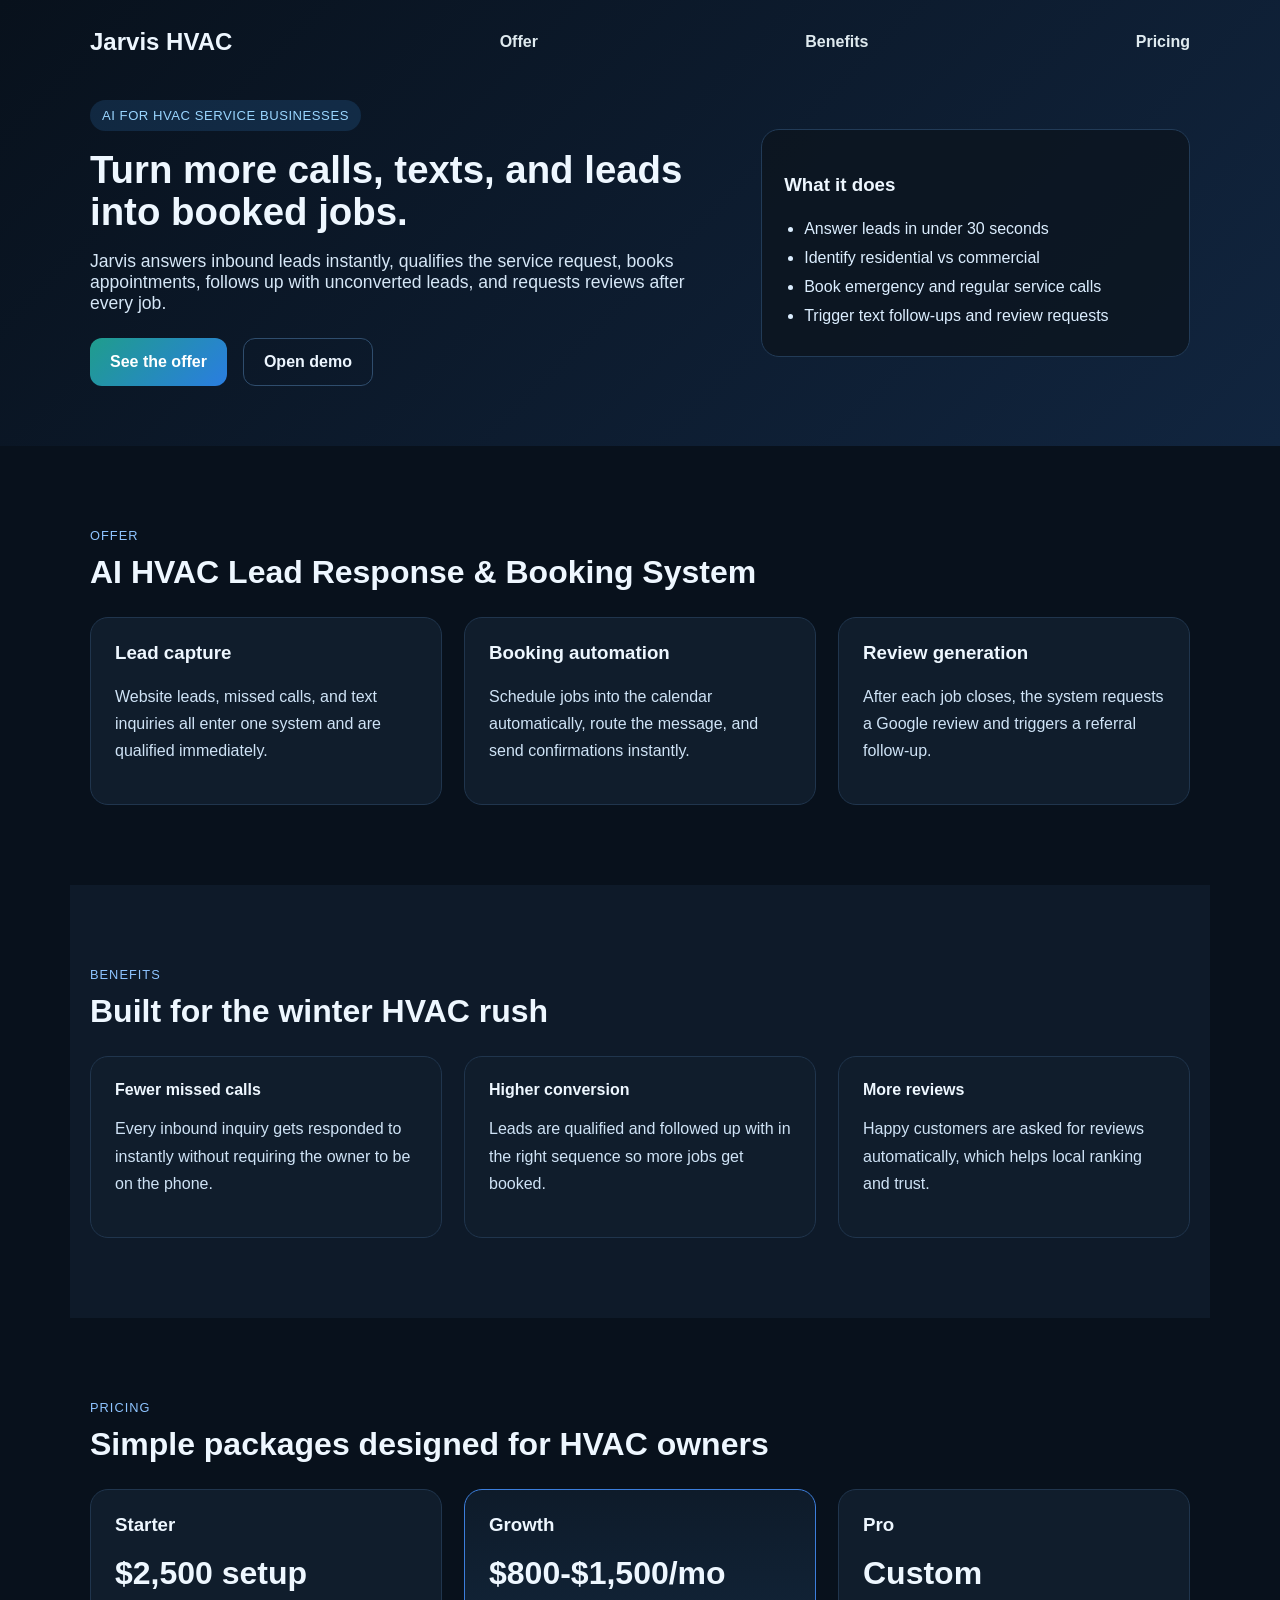
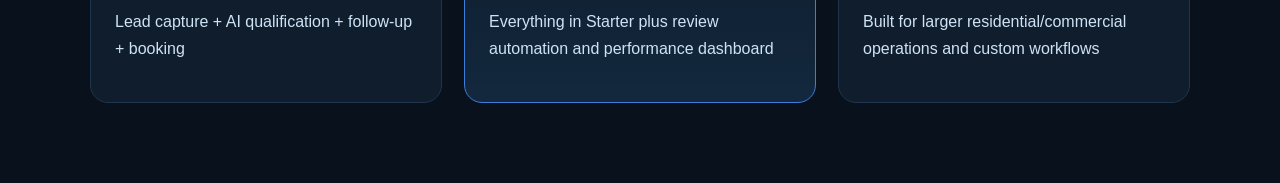
==== static/landing.html @ 0810072f "Finalize the HVAC business-facing MVP: lead flow, follow-up, review, sales page, CRM dashboard, and " ====
<!DOCTYPE html>
<html lang="en">
  <head>
    <meta charset="UTF-8" />
    <meta name="viewport" content="width=device-width, initial-scale=1.0" />
    <title>Jarvis HVAC | AI Lead System</title>
    <link rel="stylesheet" href="/static/landing.css" />
  </head>
  <body>
    <header class="hero">
      <nav>
        <div class="brand">Jarvis HVAC</div>
        <a href="#offer">Offer</a>
        <a href="#benefits">Benefits</a>
        <a href="#pricing">Pricing</a>
      </nav>
      <div class="hero-inner">
        <div class="hero-copy">
          <span class="tag">AI for HVAC service businesses</span>
          <h1>Turn more calls, texts, and leads into booked jobs.</h1>
          <p>
            Jarvis answers inbound leads instantly, qualifies the service request,
            books appointments, follows up with unconverted leads, and requests reviews
            after every job.
          </p>
          <div class="cta-row">
            <a class="primary-btn" href="#offer">See the offer</a>
            <a class="secondary-btn" href="/">Open demo</a>
          </div>
        </div>
        <div class="hero-card">
          <h3>What it does</h3>
          <ul>
            <li>Answer leads in under 30 seconds</li>
            <li>Identify residential vs commercial</li>
            <li>Book emergency and regular service calls</li>
            <li>Trigger text follow-ups and review requests</li>
          </ul>
        </div>
      </div>
    </header>

    <main>
      <section id="offer" class="section">
        <div class="section-header">
          <span>Offer</span>
          <h2>AI HVAC Lead Response & Booking System</h2>
        </div>
        <div class="grid-3">
          <div class="card">
            <h3>Lead capture</h3>
            <p>Website leads, missed calls, and text inquiries all enter one system and are qualified immediately.</p>
          </div>
          <div class="card">
            <h3>Booking automation</h3>
            <p>Schedule jobs into the calendar automatically, route the message, and send confirmations instantly.</p>
          </div>
          <div class="card">
            <h3>Review generation</h3>
            <p>After each job closes, the system requests a Google review and triggers a referral follow-up.</p>
          </div>
        </div>
      </section>

      <section id="benefits" class="section alt">
        <div class="section-header">
          <span>Benefits</span>
          <h2>Built for the winter HVAC rush</h2>
        </div>
        <div class="benefits-grid">
          <div class="benefit">
            <strong>Fewer missed calls</strong>
            <p>Every inbound inquiry gets responded to instantly without requiring the owner to be on the phone.</p>
          </div>
          <div class="benefit">
            <strong>Higher conversion</strong>
            <p>Leads are qualified and followed up with in the right sequence so more jobs get booked.</p>
          </div>
          <div class="benefit">
            <strong>More reviews</strong>
            <p>Happy customers are asked for reviews automatically, which helps local ranking and trust.</p>
          </div>
        </div>
      </section>

      <section id="pricing" class="section">
        <div class="section-header">
          <span>Pricing</span>
          <h2>Simple packages designed for HVAC owners</h2>
        </div>
        <div class="pricing-grid">
          <div class="price-card">
            <h3>Starter</h3>
            <div class="price">$2,500 setup</div>
            <p>Lead capture + AI qualification + follow-up + booking</p>
          </div>
          <div class="price-card featured">
            <h3>Growth</h3>
            <div class="price">$800-$1,500/mo</div>
            <p>Everything in Starter plus review automation and performance dashboard</p>
          </div>
          <div class="price-card">
            <h3>Pro</h3>
            <div class="price">Custom</div>
            <p>Built for larger residential/commercial operations and custom workflows</p>
          </div>
        </div>
      </section>
    </main>
  </body>
</html>
---- static/landing.css ----
body {
  margin: 0;
  font-family: Arial, sans-serif;
  background: #08111c;
  color: #eef7ff;
}

.hero {
  background: linear-gradient(135deg, #08111c 0%, #11253f 100%);
  padding: 28px 20px 60px;
}

nav {
  max-width: 1100px;
  margin: 0 auto;
  display: flex;
  align-items: center;
  gap: 20px;
  justify-content: space-between;
}

.brand {
  font-weight: bold;
  font-size: 1.5rem;
}

nav a {
  color: #dfeaef;
  text-decoration: none;
  font-weight: 600;
}

.hero-inner {
  max-width: 1100px;
  margin: 44px auto 0;
  display: grid;
  grid-template-columns: 1.2fr 0.8fr;
  gap: 28px;
  align-items: center;
}

.tag {
  display: inline-block;
  background: rgba(64, 160, 255, 0.15);
  color: #9ad6ff;
  padding: 8px 12px;
  border-radius: 999px;
  font-size: 0.82rem;
  letter-spacing: 0.04em;
  text-transform: uppercase;
}

.hero-copy h1 {
  font-size: clamp(2.4rem, 3vw, 4rem);
  margin: 18px 0 16px;
  line-height: 1.1;
}

.hero-copy p {
  font-size: 1.1rem;
  color: #d6e7f7;
  max-width: 620px;
}

.cta-row {
  display: flex;
  gap: 16px;
  margin-top: 24px;
  flex-wrap: wrap;
}

.primary-btn, .secondary-btn {
  display: inline-flex;
  align-items: center;
  justify-content: center;
  text-decoration: none;
  border-radius: 12px;
  padding: 14px 20px;
  font-weight: 700;
}

.primary-btn {
  background: linear-gradient(135deg, #1f9d8c, #2a7de1);
  color: white;
}

.secondary-btn {
  background: transparent;
  color: #edf6ff;
  border: 1px solid #2f4d6d;
}

.hero-card {
  background: rgba(12, 21, 31, 0.8);
  border: 1px solid #223b57;
  border-radius: 18px;
  padding: 26px 22px;
}

.hero-card ul {
  margin: 16px 0 0;
  padding-left: 20px;
  color: #dceeff;
  line-height: 1.8;
}

.section {
  max-width: 1100px;
  margin: 0 auto;
  padding: 80px 20px;
}

.alt {
  background: #0e1a29;
}

.section-header {
  margin-bottom: 26px;
}

.section-header span {
  text-transform: uppercase;
  font-size: 0.8rem;
  color: #8ec4ff;
  letter-spacing: 0.08em;
}

.section-header h2 {
  margin: 10px 0 0;
  font-size: clamp(2rem, 2.5vw, 2.8rem);
}

.grid-3, .pricing-grid, .benefits-grid {
  display: grid;
  grid-template-columns: repeat(3, minmax(0, 1fr));
  gap: 22px;
}

.card, .benefit, .price-card {
  background: #101d2c;
  border: 1px solid #20354d;
  border-radius: 18px;
  padding: 24px;
}

.card h3, .price-card h3 {
  margin-top: 0;
}

.card p, .benefit p, .price-card p {
  color: #cfe3f6;
  line-height: 1.7;
}

.price {
  font-size: 2rem;
  font-weight: bold;
  margin: 12px 0;
}

.featured {
  background: linear-gradient(180deg, rgba(14,27,42,1), rgba(19,40,62,1));
  border-color: #3c7edb;
}

@media (max-width: 900px) {
  .grid-3, .benefits-grid, .pricing-grid, .hero-inner {
    grid-template-columns: 1fr;
  }

  nav {
    flex-wrap: wrap;
  }
}
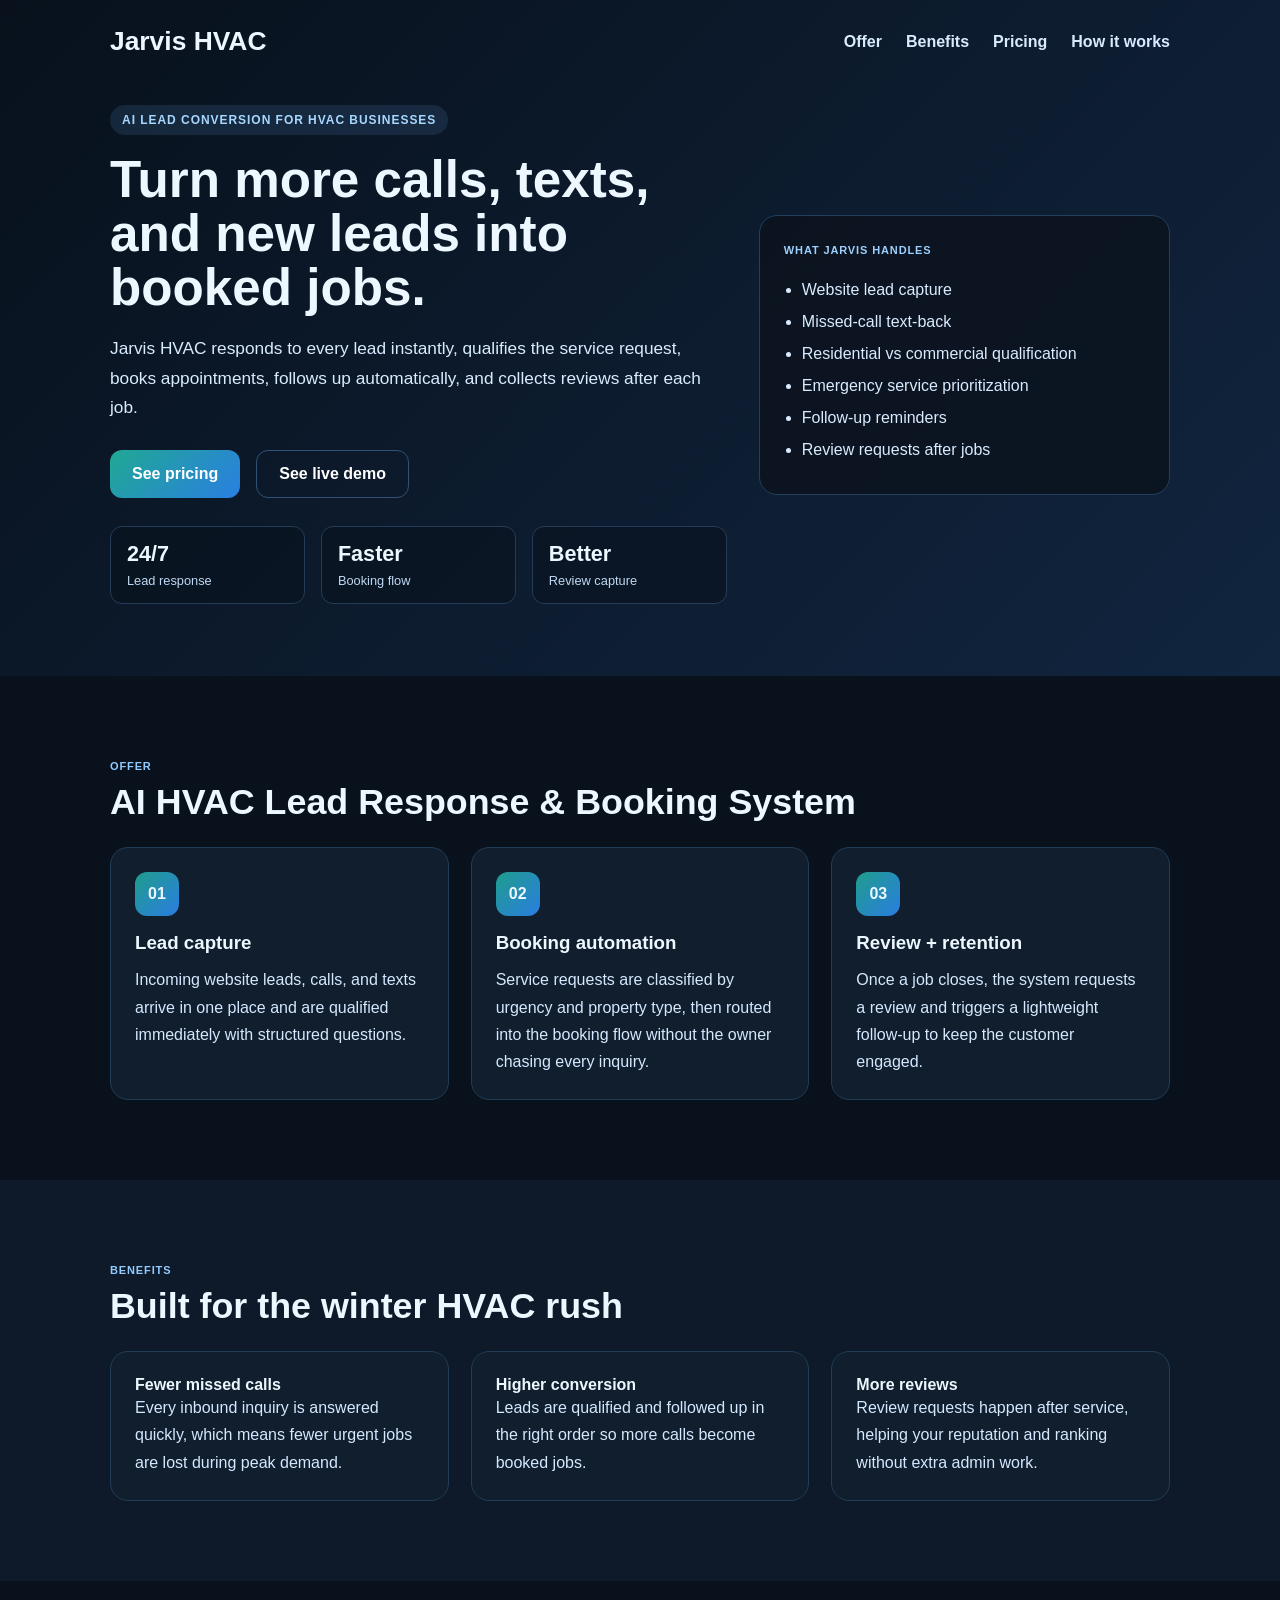
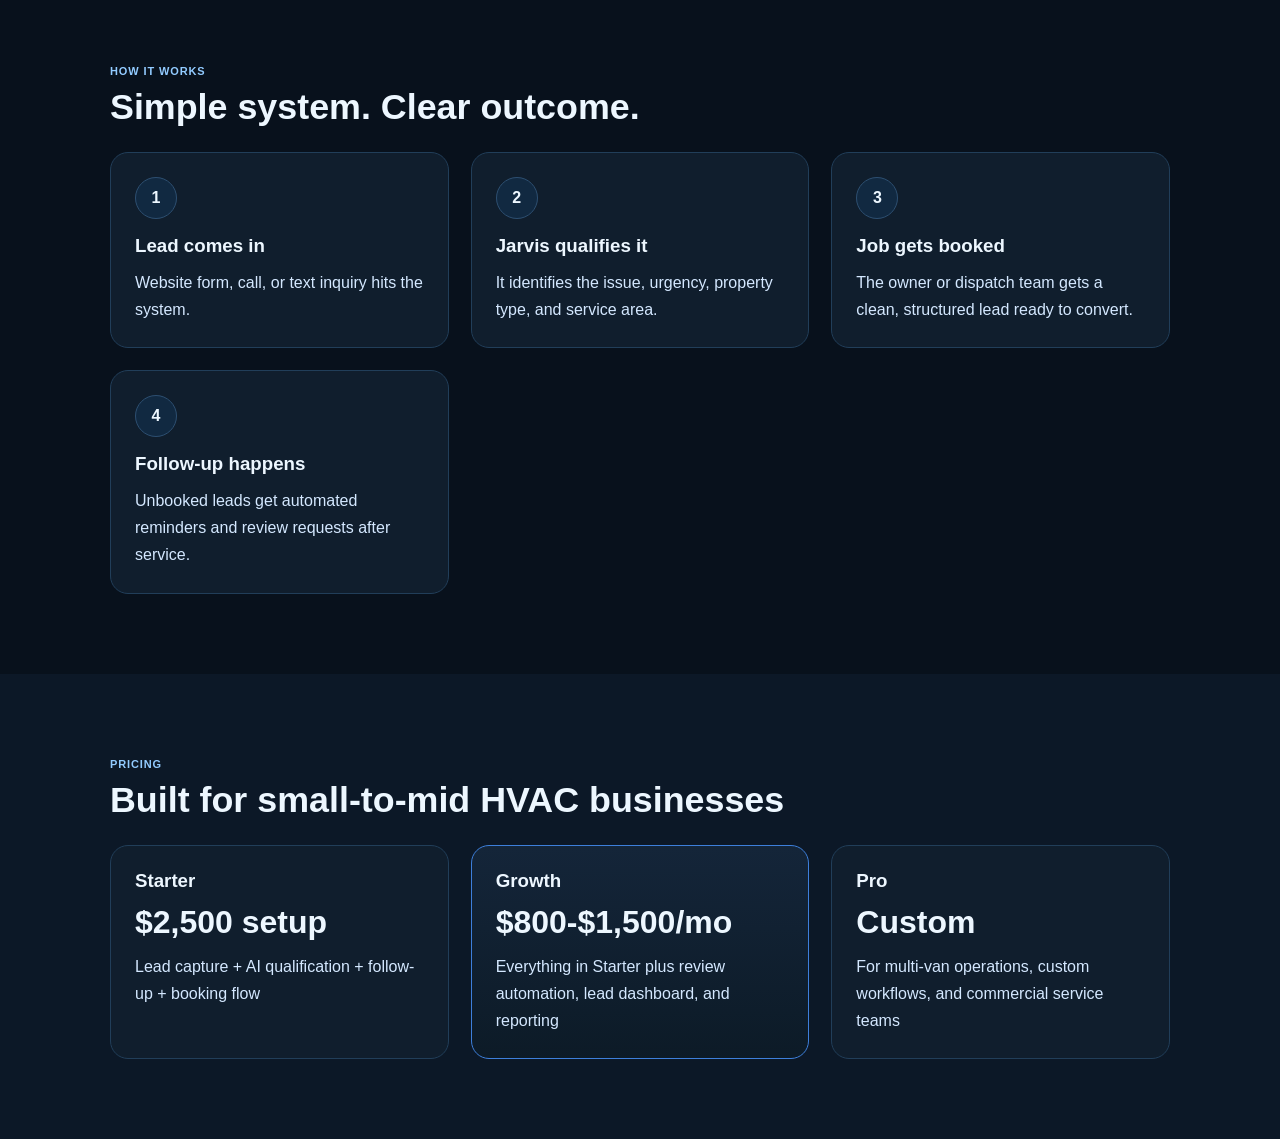
==== commit c0640499: "Upgrade the HVAC sales page into a polished, conversion-focused landing page that reads like a real " ====
--- a/static/landing.html
+++ b/static/landing.html
@@ -3,106 +3,163 @@
   <head>
     <meta charset="UTF-8" />
     <meta name="viewport" content="width=device-width, initial-scale=1.0" />
-    <title>Jarvis HVAC | AI Lead System</title>
+    <title>Jarvis HVAC | AI Lead Conversion for HVAC Companies</title>
+    <meta name="description" content="Jarvis HVAC helps residential and commercial HVAC companies answer leads instantly, book more jobs, recover missed calls, and request reviews automatically." />
     <link rel="stylesheet" href="/static/landing.css" />
   </head>
   <body>
     <header class="hero">
-      <nav>
+      <nav class="container nav">
         <div class="brand">Jarvis HVAC</div>
-        <a href="#offer">Offer</a>
-        <a href="#benefits">Benefits</a>
-        <a href="#pricing">Pricing</a>
+        <div class="nav-links">
+          <a href="#offer">Offer</a>
+          <a href="#benefits">Benefits</a>
+          <a href="#pricing">Pricing</a>
+          <a href="#about">How it works</a>
+        </div>
       </nav>
-      <div class="hero-inner">
+
+      <div class="container hero-inner">
         <div class="hero-copy">
-          <span class="tag">AI for HVAC service businesses</span>
-          <h1>Turn more calls, texts, and leads into booked jobs.</h1>
+          <span class="tag">AI lead conversion for HVAC businesses</span>
+          <h1>Turn more calls, texts, and new leads into booked jobs.</h1>
           <p>
-            Jarvis answers inbound leads instantly, qualifies the service request,
-            books appointments, follows up with unconverted leads, and requests reviews
-            after every job.
+            Jarvis HVAC responds to every lead instantly, qualifies the service request,
+            books appointments, follows up automatically, and collects reviews after each job.
           </p>
           <div class="cta-row">
-            <a class="primary-btn" href="#offer">See the offer</a>
-            <a class="secondary-btn" href="/">Open demo</a>
+            <a class="primary-btn" href="#pricing">See pricing</a>
+            <a class="secondary-btn" href="/">See live demo</a>
+          </div>
+          <div class="stat-row">
+            <div>
+              <strong>24/7</strong>
+              <span>Lead response</span>
+            </div>
+            <div>
+              <strong>Faster</strong>
+              <span>Booking flow</span>
+            </div>
+            <div>
+              <strong>Better</strong>
+              <span>Review capture</span>
+            </div>
           </div>
         </div>
+
         <div class="hero-card">
-          <h3>What it does</h3>
+          <p class="mini-label">What Jarvis handles</p>
           <ul>
-            <li>Answer leads in under 30 seconds</li>
-            <li>Identify residential vs commercial</li>
-            <li>Book emergency and regular service calls</li>
-            <li>Trigger text follow-ups and review requests</li>
+            <li>Website lead capture</li>
+            <li>Missed-call text-back</li>
+            <li>Residential vs commercial qualification</li>
+            <li>Emergency service prioritization</li>
+            <li>Follow-up reminders</li>
+            <li>Review requests after jobs</li>
           </ul>
         </div>
       </div>
     </header>
 
     <main>
-      <section id="offer" class="section">
+      <section id="offer" class="section container">
         <div class="section-header">
           <span>Offer</span>
           <h2>AI HVAC Lead Response & Booking System</h2>
         </div>
         <div class="grid-3">
           <div class="card">
+            <div class="icon">01</div>
             <h3>Lead capture</h3>
-            <p>Website leads, missed calls, and text inquiries all enter one system and are qualified immediately.</p>
+            <p>Incoming website leads, calls, and texts arrive in one place and are qualified immediately with structured questions.</p>
           </div>
           <div class="card">
+            <div class="icon">02</div>
             <h3>Booking automation</h3>
-            <p>Schedule jobs into the calendar automatically, route the message, and send confirmations instantly.</p>
+            <p>Service requests are classified by urgency and property type, then routed into the booking flow without the owner chasing every inquiry.</p>
           </div>
           <div class="card">
-            <h3>Review generation</h3>
-            <p>After each job closes, the system requests a Google review and triggers a referral follow-up.</p>
+            <div class="icon">03</div>
+            <h3>Review + retention</h3>
+            <p>Once a job closes, the system requests a review and triggers a lightweight follow-up to keep the customer engaged.</p>
           </div>
         </div>
       </section>
 
       <section id="benefits" class="section alt">
-        <div class="section-header">
-          <span>Benefits</span>
-          <h2>Built for the winter HVAC rush</h2>
-        </div>
-        <div class="benefits-grid">
-          <div class="benefit">
-            <strong>Fewer missed calls</strong>
-            <p>Every inbound inquiry gets responded to instantly without requiring the owner to be on the phone.</p>
+        <div class="container">
+          <div class="section-header">
+            <span>Benefits</span>
+            <h2>Built for the winter HVAC rush</h2>
           </div>
-          <div class="benefit">
-            <strong>Higher conversion</strong>
-            <p>Leads are qualified and followed up with in the right sequence so more jobs get booked.</p>
-          </div>
-          <div class="benefit">
-            <strong>More reviews</strong>
-            <p>Happy customers are asked for reviews automatically, which helps local ranking and trust.</p>
+          <div class="benefits-grid">
+            <div class="benefit">
+              <strong>Fewer missed calls</strong>
+              <p>Every inbound inquiry is answered quickly, which means fewer urgent jobs are lost during peak demand.</p>
+            </div>
+            <div class="benefit">
+              <strong>Higher conversion</strong>
+              <p>Leads are qualified and followed up in the right order so more calls become booked jobs.</p>
+            </div>
+            <div class="benefit">
+              <strong>More reviews</strong>
+              <p>Review requests happen after service, helping your reputation and ranking without extra admin work.</p>
+            </div>
           </div>
         </div>
       </section>
 
-      <section id="pricing" class="section">
+      <section id="about" class="section container">
         <div class="section-header">
-          <span>Pricing</span>
-          <h2>Simple packages designed for HVAC owners</h2>
+          <span>How it works</span>
+          <h2>Simple system. Clear outcome.</h2>
         </div>
-        <div class="pricing-grid">
-          <div class="price-card">
-            <h3>Starter</h3>
-            <div class="price">$2,500 setup</div>
-            <p>Lead capture + AI qualification + follow-up + booking</p>
+        <div class="process-grid">
+          <div class="process-step">
+            <span>1</span>
+            <h3>Lead comes in</h3>
+            <p>Website form, call, or text inquiry hits the system.</p>
           </div>
-          <div class="price-card featured">
-            <h3>Growth</h3>
-            <div class="price">$800-$1,500/mo</div>
-            <p>Everything in Starter plus review automation and performance dashboard</p>
+          <div class="process-step">
+            <span>2</span>
+            <h3>Jarvis qualifies it</h3>
+            <p>It identifies the issue, urgency, property type, and service area.</p>
           </div>
-          <div class="price-card">
-            <h3>Pro</h3>
-            <div class="price">Custom</div>
-            <p>Built for larger residential/commercial operations and custom workflows</p>
+          <div class="process-step">
+            <span>3</span>
+            <h3>Job gets booked</h3>
+            <p>The owner or dispatch team gets a clean, structured lead ready to convert.</p>
+          </div>
+          <div class="process-step">
+            <span>4</span>
+            <h3>Follow-up happens</h3>
+            <p>Unbooked leads get automated reminders and review requests after service.</p>
+          </div>
+        </div>
+      </section>
+
+      <section id="pricing" class="section pricing-wrap">
+        <div class="container">
+          <div class="section-header">
+            <span>Pricing</span>
+            <h2>Built for small-to-mid HVAC businesses</h2>
+          </div>
+          <div class="pricing-grid">
+            <div class="price-card">
+              <h3>Starter</h3>
+              <div class="price">$2,500 setup</div>
+              <p>Lead capture + AI qualification + follow-up + booking flow</p>
+            </div>
+            <div class="price-card featured">
+              <h3>Growth</h3>
+              <div class="price">$800-$1,500/mo</div>
+              <p>Everything in Starter plus review automation, lead dashboard, and reporting</p>
+            </div>
+            <div class="price-card">
+              <h3>Pro</h3>
+              <div class="price">Custom</div>
+              <p>For multi-van operations, custom workflows, and commercial service teams</p>
+            </div>
           </div>
         </div>
       </section>
--- a/static/landing.css
+++ b/static/landing.css
@@ -2,70 +2,90 @@
   margin: 0;
   font-family: Arial, sans-serif;
   background: #08111c;
-  color: #eef7ff;
+  color: #edf7ff;
+}
+
+* {
+  box-sizing: border-box;
+}
+
+img {
+  max-width: 100%;
+}
+
+.container {
+  max-width: 1100px;
+  margin: 0 auto;
+  padding-left: 20px;
+  padding-right: 20px;
 }
 
 .hero {
   background: linear-gradient(135deg, #08111c 0%, #11253f 100%);
-  padding: 28px 20px 60px;
-}
-
-nav {
-  max-width: 1100px;
-  margin: 0 auto;
+  padding: 26px 0 72px;
+}
+
+.nav {
   display: flex;
+  justify-content: space-between;
   align-items: center;
   gap: 20px;
-  justify-content: space-between;
 }
 
 .brand {
-  font-weight: bold;
-  font-size: 1.5rem;
-}
-
-nav a {
-  color: #dfeaef;
+  font-size: 1.65rem;
+  font-weight: 800;
+}
+
+.nav-links {
+  display: flex;
+  gap: 24px;
+  flex-wrap: wrap;
+}
+
+.nav-links a {
   text-decoration: none;
+  color: #d9ebff;
   font-weight: 600;
 }
 
 .hero-inner {
-  max-width: 1100px;
-  margin: 44px auto 0;
   display: grid;
   grid-template-columns: 1.2fr 0.8fr;
-  gap: 28px;
-  align-items: center;
+  gap: 32px;
+  align-items: center;
+  padding-top: 48px;
 }
 
 .tag {
   display: inline-block;
-  background: rgba(64, 160, 255, 0.15);
-  color: #9ad6ff;
   padding: 8px 12px;
   border-radius: 999px;
-  font-size: 0.82rem;
-  letter-spacing: 0.04em;
+  background: rgba(104, 182, 255, 0.12);
+  color: #a7d7ff;
+  font-size: 12px;
+  letter-spacing: 0.08em;
   text-transform: uppercase;
+  font-weight: 700;
 }
 
 .hero-copy h1 {
-  font-size: clamp(2.4rem, 3vw, 4rem);
-  margin: 18px 0 16px;
-  line-height: 1.1;
+  font-size: clamp(2.6rem, 4vw, 4.4rem);
+  line-height: 1.05;
+  margin: 18px 0 20px;
 }
 
 .hero-copy p {
-  font-size: 1.1rem;
-  color: #d6e7f7;
-  max-width: 620px;
+  font-size: 1.08rem;
+  line-height: 1.7;
+  color: #d9ebff;
+  max-width: 650px;
 }
 
 .cta-row {
   display: flex;
   gap: 16px;
-  margin-top: 24px;
+  margin-top: 28px;
   flex-wrap: wrap;
 }
 
@@ -75,100 +95,184 @@
   justify-content: center;
   text-decoration: none;
   border-radius: 12px;
-  padding: 14px 20px;
+  padding: 14px 22px;
   font-weight: 700;
 }
 
 .primary-btn {
-  background: linear-gradient(135deg, #1f9d8c, #2a7de1);
+  background: linear-gradient(135deg, #20a894, #2a7fe1);
   color: white;
 }
 
 .secondary-btn {
   background: transparent;
-  color: #edf6ff;
-  border: 1px solid #2f4d6d;
+  color: white;
+  border: 1px solid #325176;
+}
+
+.stat-row {
+  display: grid;
+  grid-template-columns: repeat(3, minmax(120px, 1fr));
+  gap: 16px;
+  margin-top: 28px;
+}
+
+.stat-row div {
+  background: rgba(9, 18, 29, 0.55);
+  border: 1px solid #243c57;
+  border-radius: 12px;
+  padding: 14px 16px;
+}
+
+.stat-row strong {
+  display: block;
+  font-size: 1.35rem;
+  margin-bottom: 4px;
+}
+
+.stat-row span {
+  color: #bfd8f2;
+  font-size: 0.8rem;
 }
 
 .hero-card {
-  background: rgba(12, 21, 31, 0.8);
-  border: 1px solid #223b57;
+  background: rgba(10, 18, 28, 0.8);
+  border: 1px solid #22405d;
   border-radius: 18px;
-  padding: 26px 22px;
+  padding: 28px 24px;
+}
+
+.mini-label {
+  margin: 0 0 18px;
+  color: #9dd0ff;
+  text-transform: uppercase;
+  letter-spacing: 0.08em;
+  font-size: 11px;
+  font-weight: 700;
 }
 
 .hero-card ul {
-  margin: 16px 0 0;
-  padding-left: 20px;
-  color: #dceeff;
-  line-height: 1.8;
+  margin: 0;
+  padding-left: 18px;
+  color: #d9ebff;
+  line-height: 2;
 }
 
 .section {
-  max-width: 1100px;
-  margin: 0 auto;
-  padding: 80px 20px;
-}
-
-.alt {
-  background: #0e1a29;
+  padding-top: 80px;
+  padding-bottom: 80px;
 }
 
 .section-header {
-  margin-bottom: 26px;
+  margin-bottom: 24px;
 }
 
 .section-header span {
+  display: inline-block;
   text-transform: uppercase;
-  font-size: 0.8rem;
-  color: #8ec4ff;
   letter-spacing: 0.08em;
+  font-size: 11px;
+  color: #92cbff;
+  font-weight: 700;
 }
 
 .section-header h2 {
-  margin: 10px 0 0;
-  font-size: clamp(2rem, 2.5vw, 2.8rem);
-}
-
-.grid-3, .pricing-grid, .benefits-grid {
+  margin: 8px 0 0;
+  font-size: clamp(2rem, 2.8vw, 3rem);
+}
+
+.grid-3,
+.benefits-grid,
+.process-grid,
+.pricing-grid {
   display: grid;
   grid-template-columns: repeat(3, minmax(0, 1fr));
   gap: 22px;
 }
 
-.card, .benefit, .price-card {
-  background: #101d2c;
-  border: 1px solid #20354d;
+.card,
+.benefit,
+.process-step,
+.price-card {
+  background: #101e2d;
+  border: 1px solid #213e59;
   border-radius: 18px;
   padding: 24px;
 }
 
-.card h3, .price-card h3 {
+.icon {
+  display: inline-flex;
+  align-items: center;
+  justify-content: center;
+  width: 44px;
+  height: 44px;
+  border-radius: 12px;
+  background: linear-gradient(135deg, #1f9d8c, #2a7de1);
+  font-weight: 700;
+  margin-bottom: 16px;
+}
+
+.card h3,
+.benefit strong,
+.process-step h3,
+.price-card h3 {
   margin-top: 0;
-}
-
-.card p, .benefit p, .price-card p {
-  color: #cfe3f6;
+  margin-bottom: 12px;
+}
+
+.card p,
+.benefit p,
+.process-step p,
+.price-card p {
+  margin: 0;
+  color: #d4e8ff;
   line-height: 1.7;
+}
+
+.alt {
+  background: #0e1a29;
+}
+
+.process-step span {
+  display: inline-flex;
+  width: 42px;
+  height: 42px;
+  border-radius: 50%;
+  background: #112941;
+  border: 1px solid #2d4f71;
+  align-items: center;
+  justify-content: center;
+  font-weight: 700;
+  margin-bottom: 16px;
+}
+
+.pricing-wrap {
+  background: #0c1827;
 }
 
 .price {
   font-size: 2rem;
-  font-weight: bold;
+  font-weight: 800;
   margin: 12px 0;
 }
 
 .featured {
-  background: linear-gradient(180deg, rgba(14,27,42,1), rgba(19,40,62,1));
-  border-color: #3c7edb;
+  background: linear-gradient(180deg, rgba(20,38,58,0.95), rgba(12,27,39,0.95));
+  border-color: #3d7fdb;
 }
 
 @media (max-width: 900px) {
-  .grid-3, .benefits-grid, .pricing-grid, .hero-inner {
+  .hero-inner,
+  .grid-3,
+  .benefits-grid,
+  .process-grid,
+  .pricing-grid,
+  .stat-row {
     grid-template-columns: 1fr;
   }
 
-  nav {
-    flex-wrap: wrap;
+  .nav {
+    flex-direction: column;
+    align-items: flex-start;
   }
 }
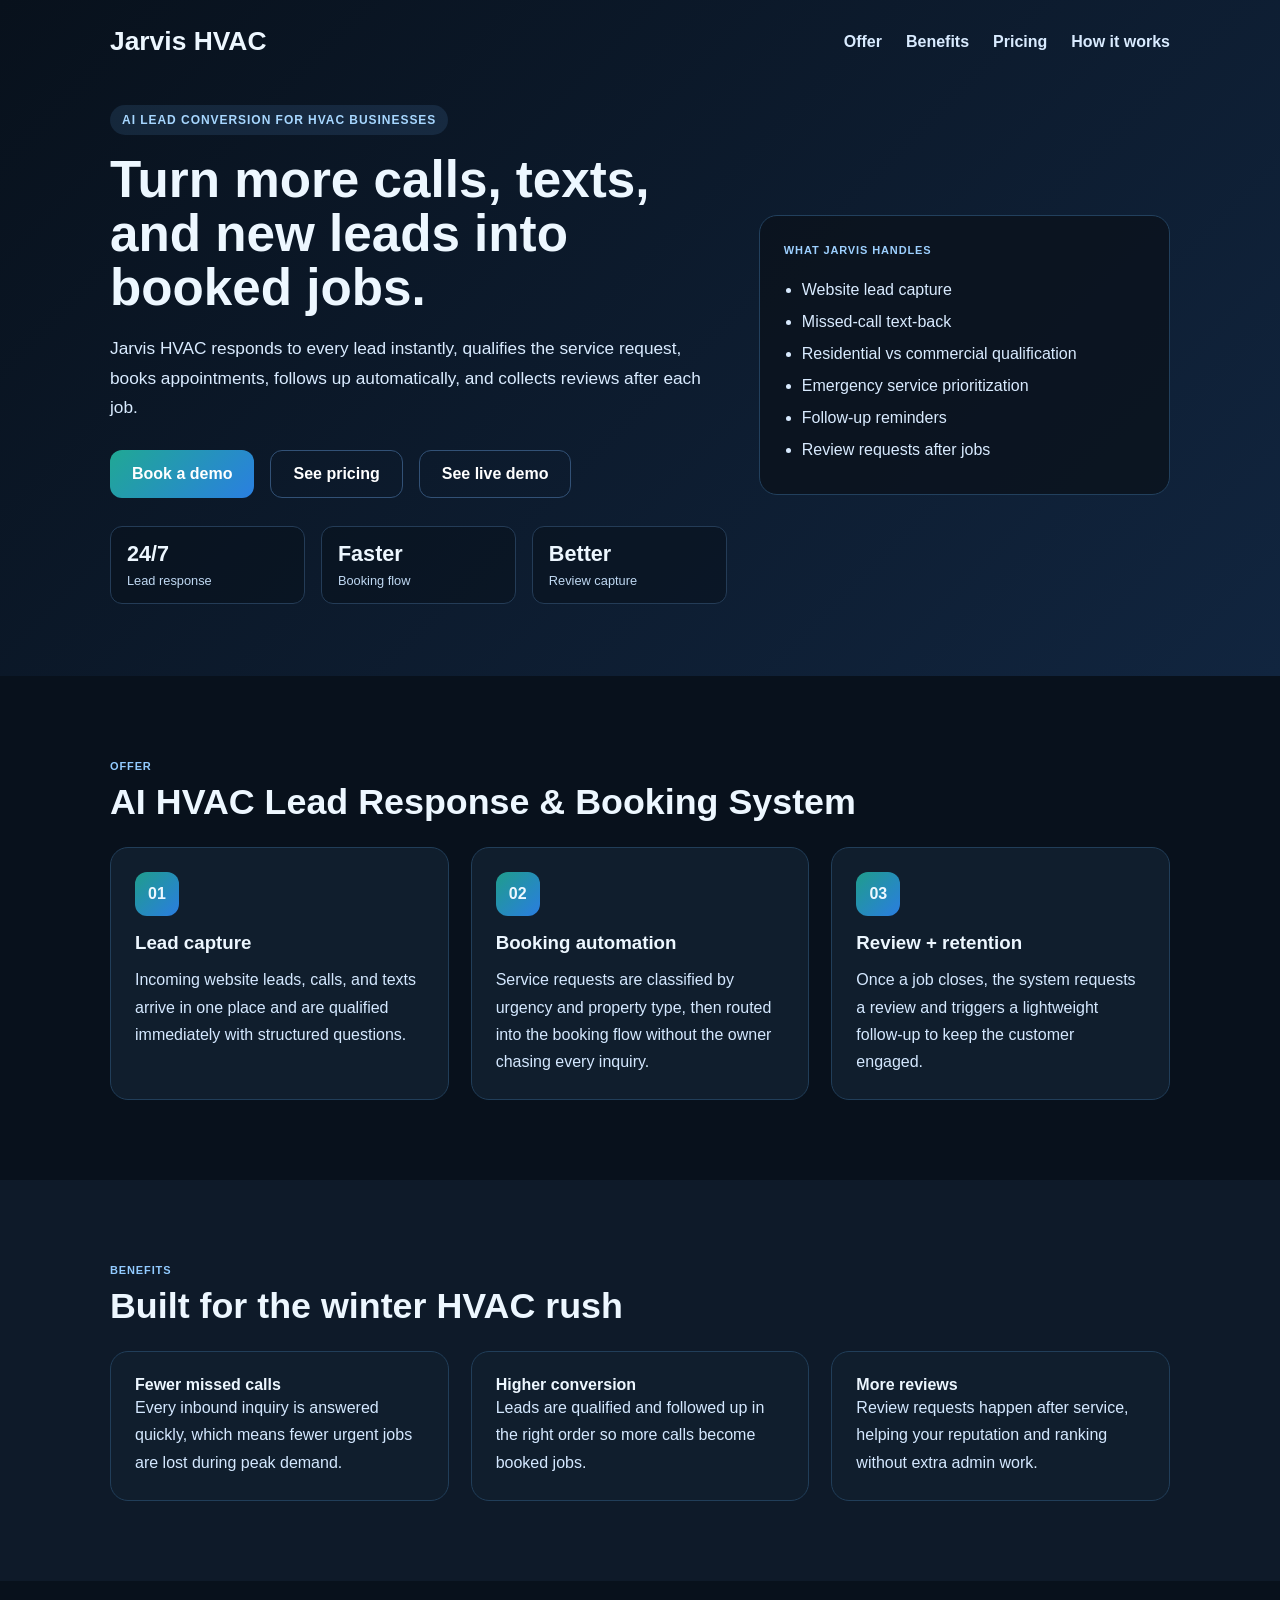
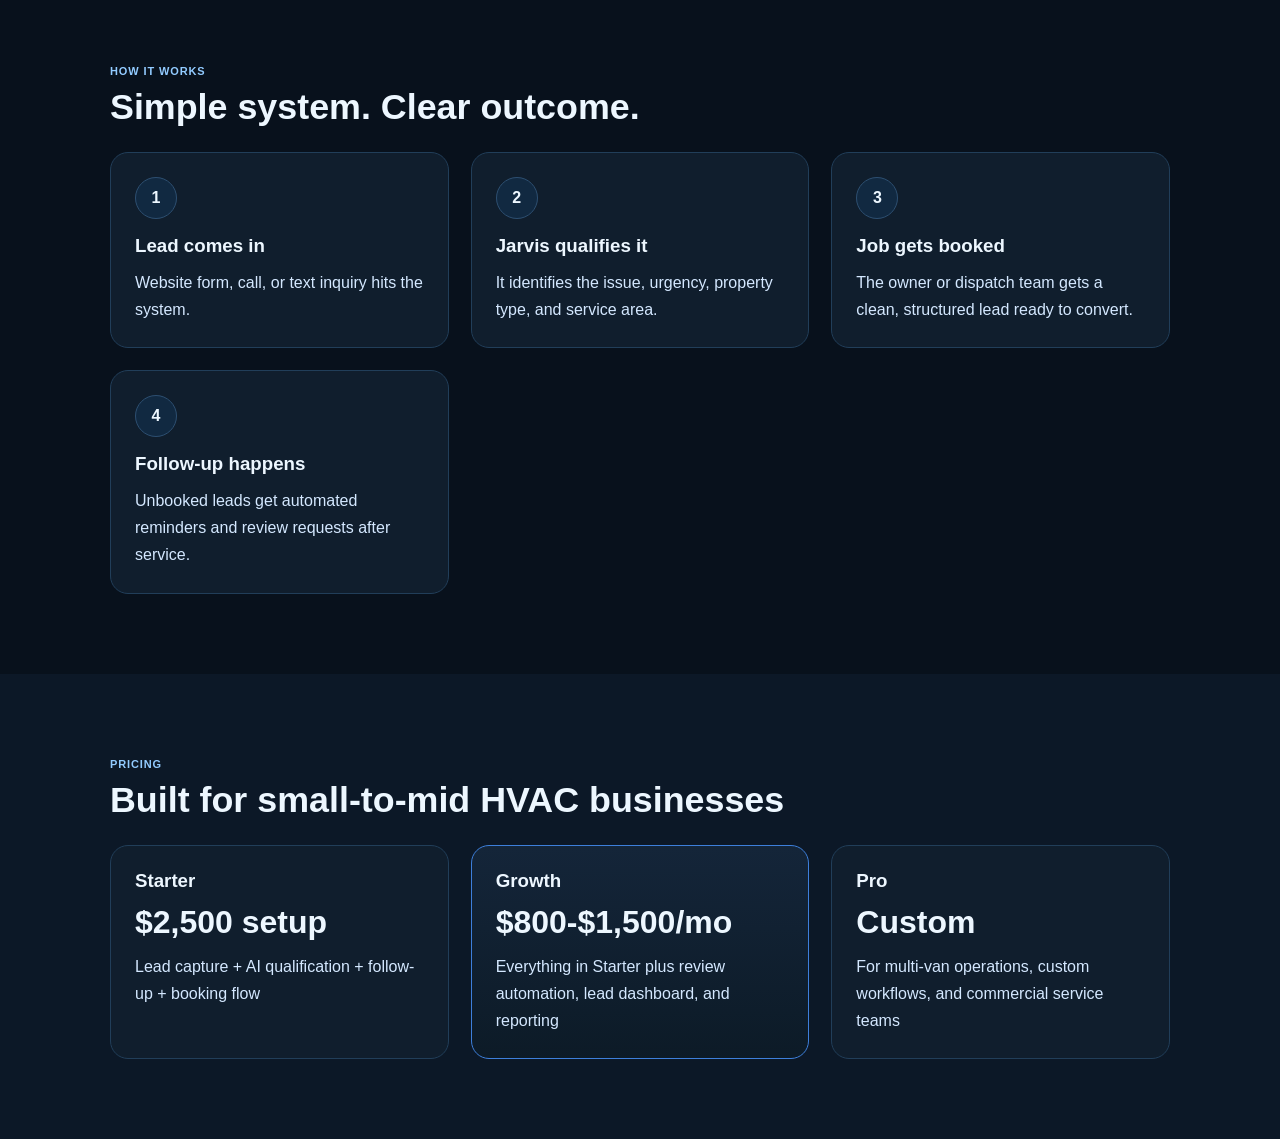
==== commit 87087fc4: "Persist leads in a database and lock the dashboard. Render restarts were wiping in-memory leads back" ====
--- a/static/landing.html
+++ b/static/landing.html
@@ -28,7 +28,8 @@
             books appointments, follows up automatically, and collects reviews after each job.
           </p>
           <div class="cta-row">
-            <a class="primary-btn" href="#pricing">See pricing</a>
+            <a class="primary-btn" href="mailto:hector@thefirstring.com">Book a demo</a>
+            <a class="secondary-btn" href="#pricing">See pricing</a>
             <a class="secondary-btn" href="/">See live demo</a>
           </div>
           <div class="stat-row">
